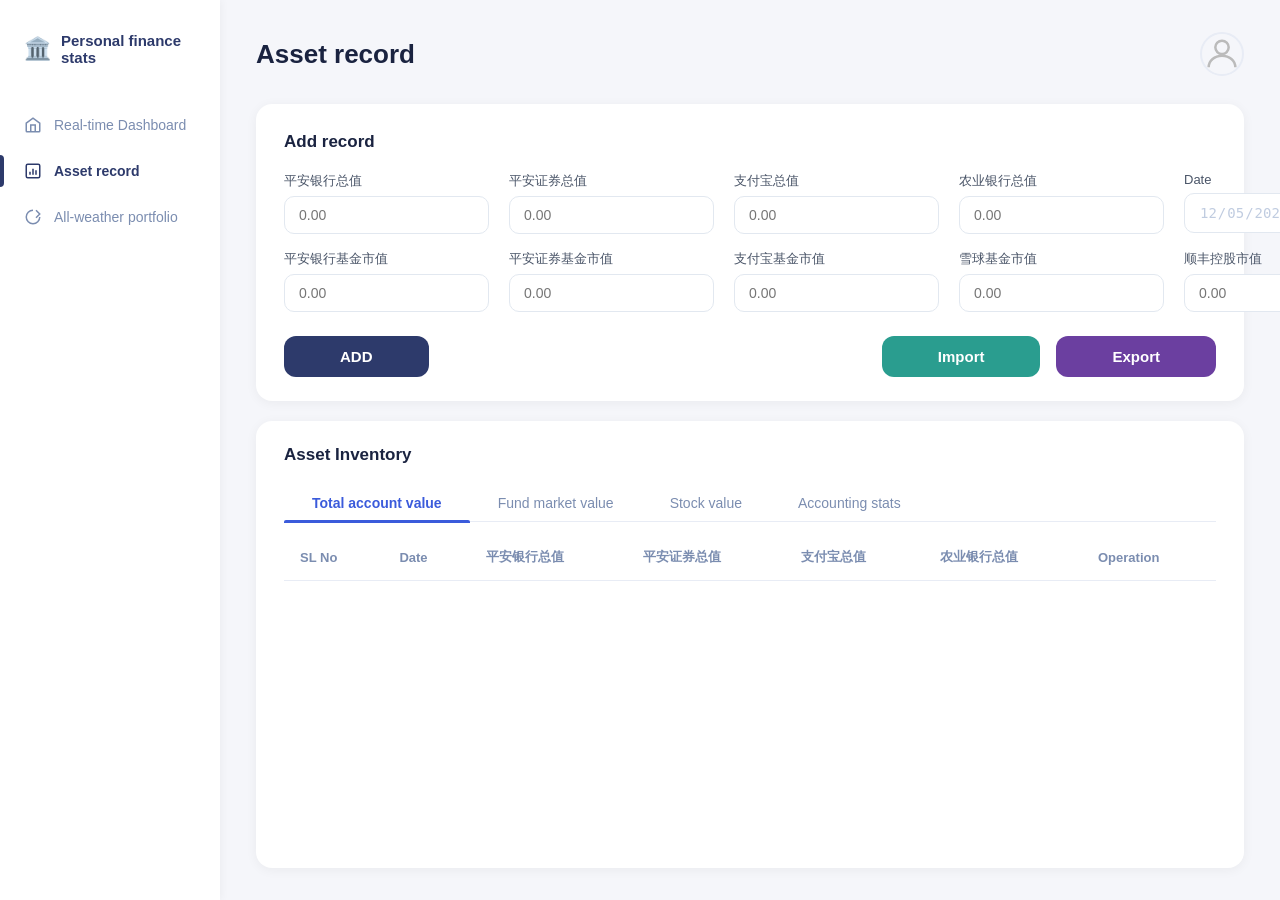
==== Asset-record.html @ 887fc135 "feat: Fund market value和Stock value分页完成" ====
<!DOCTYPE html>
<html lang="en">

<head>
  <meta charset="UTF-8" />
  <meta name="viewport" content="width=device-width, initial-scale=1.0" />
  <title>Asset Record - Personal Finance Stats</title>
  <style>
    * {
      margin: 0;
      padding: 0;
      box-sizing: border-box;
    }

    body {
      font-family: 'Segoe UI', sans-serif;
      background: #f5f6fa;
      display: flex;
      height: 100vh;
      overflow: hidden;
    }

    /* ── 侧边栏 ── */
    .sidebar {
      width: 220px;
      min-width: 220px;
      background: #fff;
      display: flex;
      flex-direction: column;
      padding: 32px 0;
      box-shadow: 2px 0 8px rgba(0, 0, 0, 0.04);
    }

    .sidebar-logo {
      display: flex;
      align-items: center;
      gap: 10px;
      padding: 0 24px 36px;
      font-size: 15px;
      font-weight: 700;
      color: #2d3a6b;
    }

    .sidebar-logo span.icon {
      font-size: 22px;
    }

    .nav-item {
      display: flex;
      align-items: center;
      gap: 12px;
      padding: 14px 24px;
      font-size: 14px;
      color: #7b8db0;
      cursor: pointer;
      position: relative;
      transition: color 0.2s;
    }

    .nav-item:hover {
      color: #2d3a6b;
    }

    .nav-item.active {
      color: #2d3a6b;
      font-weight: 600;
    }

    .nav-item.active::before {
      content: '';
      position: absolute;
      left: 0;
      top: 50%;
      transform: translateY(-50%);
      width: 4px;
      height: 32px;
      background: #2d3a6b;
      border-radius: 0 4px 4px 0;
    }

    .nav-item svg {
      width: 18px;
      height: 18px;
      flex-shrink: 0;
    }

    /* ── 主内容 ── */
    .main {
      flex: 1;
      display: flex;
      flex-direction: column;
      padding: 32px 36px;
      overflow: hidden;
      /* 整体不滚动，让 inventory 卡片撑满 */
    }

    .topbar {
      display: flex;
      justify-content: space-between;
      align-items: center;
      margin-bottom: 28px;
      flex-shrink: 0;
    }

    .topbar h1 {
      font-size: 26px;
      font-weight: 700;
      color: #1a2340;
    }

    .avatar-wrapper {
      position: relative;
      width: 44px;
      height: 44px;
      cursor: pointer;
      flex-shrink: 0;
    }

    .avatar-wrapper img,
    .avatar-wrapper svg {
      width: 44px;
      height: 44px;
      border-radius: 50%;
      border: 2px solid #e8ecf5;
      object-fit: cover;
      display: block;
    }

    #avatarInput {
      display: none;
    }

    /* ── Add Record 卡片 ── */
    .section-title {
      font-size: 17px;
      font-weight: 700;
      color: #1a2340;
      margin-bottom: 20px;
    }

    .add-record-card {
      background: #fff;
      border-radius: 16px;
      padding: 28px 28px 24px;
      box-shadow: 0 2px 12px rgba(0, 0, 0, 0.05);
      margin-bottom: 20px;
      flex-shrink: 0;
    }

    .input-grid {
      display: grid;
      grid-template-columns: repeat(5, 1fr);
      gap: 16px 20px;
      margin-bottom: 24px;
    }

    .input-group {
      display: flex;
      flex-direction: column;
      gap: 6px;
    }

    .input-group label {
      font-size: 13px;
      color: #4a5568;
      font-weight: 500;
    }

    .input-group input,
    .input-group select {
      padding: 10px 14px;
      border: 1.5px solid #e2e8f0;
      border-radius: 10px;
      font-size: 14px;
      color: #c0cce0;
      background: #fff;
      outline: none;
      transition: border-color 0.2s;
    }

    .input-group input:focus,
    .input-group select:focus {
      border-color: #2d3a6b;
      color: #1a2340;
    }

    .select-wrapper {
      position: relative;
    }

    .select-wrapper select {
      width: 100%;
      cursor: pointer;
      color: #4a5568;
      appearance: none;
      -webkit-appearance: none;
    }

    .select-wrapper::after {
      content: '⌄';
      position: absolute;
      right: 14px;
      top: 50%;
      transform: translateY(-50%);
      color: #7b8db0;
      pointer-events: none;
      font-size: 16px;
    }

    /* ── 按钮行：2 拉长 + Import/Export 间距拉开 ── */
    .btn-row {
      display: flex;
      align-items: center;
      gap: 0;
    }

    .btn {
      padding: 12px 56px;
      /* 比之前更宽 */
      border-radius: 12px;
      font-size: 15px;
      font-weight: 600;
      cursor: pointer;
      border: none;
      transition: opacity 0.2s, transform 0.1s;
      white-space: nowrap;
    }

    .btn:hover {
      opacity: 0.88;
      transform: translateY(-1px);
    }

    .btn:active {
      transform: translateY(0);
    }

    .btn-add {
      background: #2d3a6b;
      color: #fff;
    }

    /* Import 靠右，与 Export 之间留间距 */
    .btn-import {
      background: #2a9d8f;
      color: #fff;
      margin-left: auto;
      margin-right: 16px;
      /* Import 与 Export 之间的间距 */
    }

    .btn-export {
      background: #6b3fa0;
      color: #fff;
    }

    /* ── Asset Inventory 卡片：占满剩余高度 ── */
    .inventory-card {
      background: #fff;
      border-radius: 16px;
      padding: 24px 28px;
      box-shadow: 0 2px 12px rgba(0, 0, 0, 0.05);
      flex: 1;
      /* 撑满剩余空间 */
      display: flex;
      flex-direction: column;
      min-height: 0;
    }

    /* Tabs */
    .tabs {
      display: flex;
      border-bottom: 1.5px solid #e8ecf5;
      margin-bottom: 4px;
      flex-shrink: 0;
    }

    .tab {
      padding: 10px 28px;
      font-size: 14px;
      color: #7b8db0;
      cursor: pointer;
      position: relative;
      transition: color 0.2s;
      white-space: nowrap;
    }

    .tab:hover {
      color: #2d3a6b;
    }

    .tab.active {
      color: #3b5bdb;
      font-weight: 600;
    }

    .tab.active::after {
      content: '';
      position: absolute;
      bottom: -1.5px;
      left: 0;
      right: 0;
      height: 2.5px;
      background: #3b5bdb;
      border-radius: 2px 2px 0 0;
    }

    /* Table 容器滚动 */
    .table-wrap {
      overflow-y: auto;
      /* 内容多时表格内部滚动 */
      flex: 1;
      min-height: 0;
      margin-top: 8px;
    }

    table {
      width: 100%;
      border-collapse: collapse;
    }

    /* 3. 表头字体跟随未选中 Tab 的灰色 */
    thead th {
      padding: 14px 16px;
      text-align: left;
      font-size: 13px;
      font-weight: 600;
      color: #7b8db0;
      /* 与未选中 Tab 颜色一致 */
      border-bottom: 1.5px solid #e8ecf5;
      position: sticky;
      top: 0;
      background: #fff;
    }

    thead th:last-child {
      text-align: left;
    }

    tbody tr {
      border-bottom: 1px solid #f0f3fa;
      transition: background 0.15s;
    }

    tbody tr:hover {
      background: #fafbff;
    }

    tbody tr:last-child {
      border-bottom: none;
    }

    tbody td {
      padding: 16px 16px;
      font-size: 14px;
      color: #4a5568;
    }

    tbody td:last-child {
      text-align: left;
    }

    /* 4. Delete 默认灰色，hover 变红 */
    .btn-delete {
      padding: 6px 22px;
      border-radius: 20px;
      font-size: 13px;
      font-weight: 500;
      cursor: pointer;
      background: #fff;
      border: 1.5px solid #cbd5e0;
      color: #a0aec0;
      /* 默认灰色文字 */
      transition: border-color 0.2s, color 0.2s, background 0.2s;
    }

    .btn-delete:hover {
      border-color: #e53e3e;
      color: #e53e3e;
      background: #fff5f5;
    }
  </style>
</head>

<body>

  <!-- 侧边栏 -->
  <aside class="sidebar">
    <div class="sidebar-logo">
      <span class="icon">🏛️</span>
      <span>Personal finance stats</span>
    </div>

    <div class="nav-item">
      <svg viewBox="0 0 24 24" fill="none" stroke="currentColor" stroke-width="2">
        <path d="M3 9.5L12 3l9 6.5V20a1 1 0 01-1 1H4a1 1 0 01-1-1V9.5z" />
        <path d="M9 21V12h6v9" />
      </svg>
      Real-time Dashboard
    </div>

    <div class="nav-item active">
      <svg viewBox="0 0 24 24" fill="none" stroke="currentColor" stroke-width="2">
        <rect x="3" y="3" width="18" height="18" rx="2" />
        <path d="M8 17V13M12 17V9M16 17V11" />
      </svg>
      Asset record
    </div>

    <div class="nav-item">
      <svg viewBox="0 0 24 24" fill="none" stroke="currentColor" stroke-width="2">
        <path d="M12 3C7 3 3 7 3 12s4 9 9 9 9-4 9-9" />
        <path d="M16 3l5 5-5 5" />
      </svg>
      All-weather portfolio
    </div>
  </aside>

  <!-- 主内容 -->
  <main class="main">
    <div class="topbar">
      <h1>Asset record</h1>
      <div class="avatar-wrapper" onclick="document.getElementById('avatarInput').click()">
        <svg viewBox="0 0 24 24" fill="none" stroke="#bbb" stroke-width="1.5" id="avatarDefault">
          <circle cx="12" cy="8" r="4" />
          <path d="M4 20c0-4 3.6-7 8-7s8 3 8 7" />
        </svg>
        <img id="avatarImg" style="display:none" src="" alt="avatar" />
        <input type="file" id="avatarInput" accept="image/*" />
      </div>
    </div>

    <!-- Add Record -->
    <div class="add-record-card">
      <div class="section-title">Add record</div>

      <div class="input-grid">
        <div class="input-group">
          <label>平安银行总值</label>
          <input type="number" placeholder="0.00" />
        </div>
        <div class="input-group">
          <label>平安证券总值</label>
          <input type="number" placeholder="0.00" />
        </div>
        <div class="input-group">
          <label>支付宝总值</label>
          <input type="number" placeholder="0.00" />
        </div>
        <div class="input-group">
          <label>农业银行总值</label>
          <input type="number" placeholder="0.00" />
        </div>
        <div class="input-group">
          <label>Date</label>
          <input type="date" id="inputDate" />
        </div>

        <div class="input-group">
          <label>平安银行基金市值</label>
          <input type="number" placeholder="0.00" />
        </div>
        <div class="input-group">
          <label>平安证券基金市值</label>
          <input type="number" placeholder="0.00" />
        </div>
        <div class="input-group">
          <label>支付宝基金市值</label>
          <input type="number" placeholder="0.00" />
        </div>
        <div class="input-group">
          <label>雪球基金市值</label>
          <input type="number" placeholder="0.00" />
        </div>
        <div class="input-group">
          <label>顺丰控股市值</label>
          <input type="number" placeholder="0.00" />
        </div>
      </div>

      <div class="btn-row">
        <button class="btn btn-add">ADD</button>
        <button class="btn btn-import">Import</button>
        <button class="btn btn-export">Export</button>
      </div>
    </div>

    <!-- Asset Inventory：flex:1 撑满 -->
    <div class="inventory-card">
      <div class="section-title">Asset Inventory</div>

      <div class="tabs">
        <div class="tab active">Total account value</div>
        <div class="tab">Fund market value</div>
        <div class="tab">Stock value</div>
        <div class="tab">Accounting stats</div>
      </div>

      <div class="table-wrap">

        <!-- Tab 1: Total account value -->
        <table id="table-total">
          <thead>
            <tr>
              <th>SL No</th>
              <th>Date</th>
              <th>平安银行总值</th>
              <th>平安证券总值</th>
              <th>支付宝总值</th>
              <th>农业银行总值</th>
              <th>Operation</th>
            </tr>
          </thead>
          <tbody id="recordTableBody">
          </tbody>
        </table>

        <!-- Tab 2: Fund market value -->
        <table id="table-fund" style="display:none">
          <thead>
            <tr>
              <th>SL No</th>
              <th>Date</th>
              <th>平安银行基金市值</th>
              <th>平安证券基金市值</th>
              <th>支付宝基金市值</th>
              <th>雪球基金市值</th>
              <th>Operation</th>
            </tr>
          </thead>
          <tbody id="fundTableBody">
          </tbody>
        </table>

        <!-- Tab 3: Stock value -->
        <table id="table-stock" style="display:none">
          <thead>
            <tr>
              <th>SL No</th>
              <th>Date</th>
              <th>顺丰控股市值</th>
              <th>Operation</th>
            </tr>
          </thead>
          <tbody id="stockTableBody">
          </tbody>
        </table>

      </div>
    </div>
  </main>

  <script>
    // ── 导航 ──
    document.querySelectorAll('.nav-item').forEach(item => {
      item.addEventListener('click', () => {
        const links = {
          'Real-time Dashboard': 'Dashboard.html',
          'Asset record': 'asset-record.html',
          'All-weather portfolio': 'all-weather-portfolio.html'
        };
        const text = item.textContent.trim();
        if (links[text]) window.location.href = links[text];
      });
    });

    // ── 头像 ──
    const savedAvatar = localStorage.getItem('userAvatar');
    if (savedAvatar) {
      document.getElementById('avatarDefault').style.display = 'none';
      const img = document.getElementById('avatarImg');
      img.src = savedAvatar;
      img.style.display = 'block';
    }
    document.getElementById('avatarInput').addEventListener('change', function () {
      const file = this.files[0];
      if (!file) return;
      const reader = new FileReader();
      reader.onload = e => {
        document.getElementById('avatarDefault').style.display = 'none';
        const img = document.getElementById('avatarImg');
        img.src = e.target.result;
        img.style.display = 'block';
        localStorage.setItem('userAvatar', e.target.result);
      };
      reader.readAsDataURL(file);
    });

    // ── 日期默认今天 ──
    const today = new Date().toISOString().split('T')[0];
    document.getElementById('inputDate').value = today;

    // ── Tab 切换 ──
    const tabTables = {
      'Total account value': 'table-total',
      'Fund market value': 'table-fund',
      'Stock value': 'table-stock',
      'Accounting stats': null
    };

    document.querySelectorAll('.tab').forEach(tab => {
      tab.addEventListener('click', () => {
        document.querySelectorAll('.tab').forEach(t => t.classList.remove('active'));
        tab.classList.add('active');

        // 隐藏所有表格
        ['table-total', 'table-fund', 'table-stock'].forEach(id => {
          document.getElementById(id).style.display = 'none';
        });

        // 显示对应表格
        const targetId = tabTables[tab.textContent.trim()];
        if (targetId) document.getElementById(targetId).style.display = 'table';
      });
    });

    // ── 数据 ──
    let records = JSON.parse(localStorage.getItem('assetRecords') || '[]');

    function bindDelete(tbodyId) {
      document.querySelectorAll(`#${tbodyId} .btn-delete`).forEach(btn => {
        btn.addEventListener('click', () => {
          const idx = parseInt(btn.getAttribute('data-index'));
          const row = btn.closest('tr');
          row.style.transition = 'opacity 0.3s';
          row.style.opacity = '0';
          setTimeout(() => {
            records.splice(idx, 1);
            localStorage.setItem('assetRecords', JSON.stringify(records));
            renderAll();
          }, 300);
        });
      });
    }

    function renderAll() {
      // Total account value
      const tbody = document.getElementById('recordTableBody');
      tbody.innerHTML = '';
      records.forEach((r, i) => {
        const tr = document.createElement('tr');
        tr.innerHTML = `
        <td>${String(i + 1).padStart(2, '0')}.</td>
        <td>${r.date}</td>
        <td>${r.pinganBank}</td>
        <td>${r.pinganSec}</td>
        <td>${r.alipay}</td>
        <td>${r.agriBank}</td>
        <td><button class="btn-delete" data-index="${i}">Delete</button></td>
      `;
        tbody.appendChild(tr);
      });
      bindDelete('recordTableBody');

      // Fund market value
      const fundBody = document.getElementById('fundTableBody');
      fundBody.innerHTML = '';
      records.forEach((r, i) => {
        const tr = document.createElement('tr');
        tr.innerHTML = `
        <td>${String(i + 1).padStart(2, '0')}.</td>
        <td>${r.date}</td>
        <td>${r.pinganBankFund}</td>
        <td>${r.pinganSecFund}</td>
        <td>${r.alipayFund}</td>
        <td>${r.xueqiuFund}</td>
        <td><button class="btn-delete" data-index="${i}">Delete</button></td>
      `;
        fundBody.appendChild(tr);
      });
      bindDelete('fundTableBody');

      // Stock value
      const stockBody = document.getElementById('stockTableBody');
      stockBody.innerHTML = '';
      records.forEach((r, i) => {
        const tr = document.createElement('tr');
        tr.innerHTML = `
        <td>${String(i + 1).padStart(2, '0')}.</td>
        <td>${r.date}</td>
        <td>${r.sfStock}</td>
        <td><button class="btn-delete" data-index="${i}">Delete</button></td>
      `;
        stockBody.appendChild(tr);
      });
      bindDelete('stockTableBody');
    }

    renderAll();

    // ── ADD 按钮 ──
    document.querySelector('.btn-add').addEventListener('click', () => {
      const date = document.getElementById('inputDate').value;
      const inputs = document.querySelectorAll('.input-grid input[type="number"]');
      const pinganBank = inputs[0].value || '0';
      const pinganSec = inputs[1].value || '0';
      const alipay = inputs[2].value || '0';
      const agriBank = inputs[3].value || '0';
      const pinganBankFund = inputs[4].value || '0';
      const pinganSecFund = inputs[5].value || '0';
      const alipayFund = inputs[6].value || '0';
      const xueqiuFund = inputs[7].value || '0';
      const sfStock = inputs[8].value || '0';

      if (!date) { alert('请选择日期！'); return; }

      records.push({
        date, pinganBank, pinganSec, alipay, agriBank,
        pinganBankFund, pinganSecFund, alipayFund, xueqiuFund, sfStock
      });
      localStorage.setItem('assetRecords', JSON.stringify(records));

      inputs.forEach(inp => inp.value = '');
      document.getElementById('inputDate').value = today;

      renderAll();
    });
  </script>
</body>

</html>
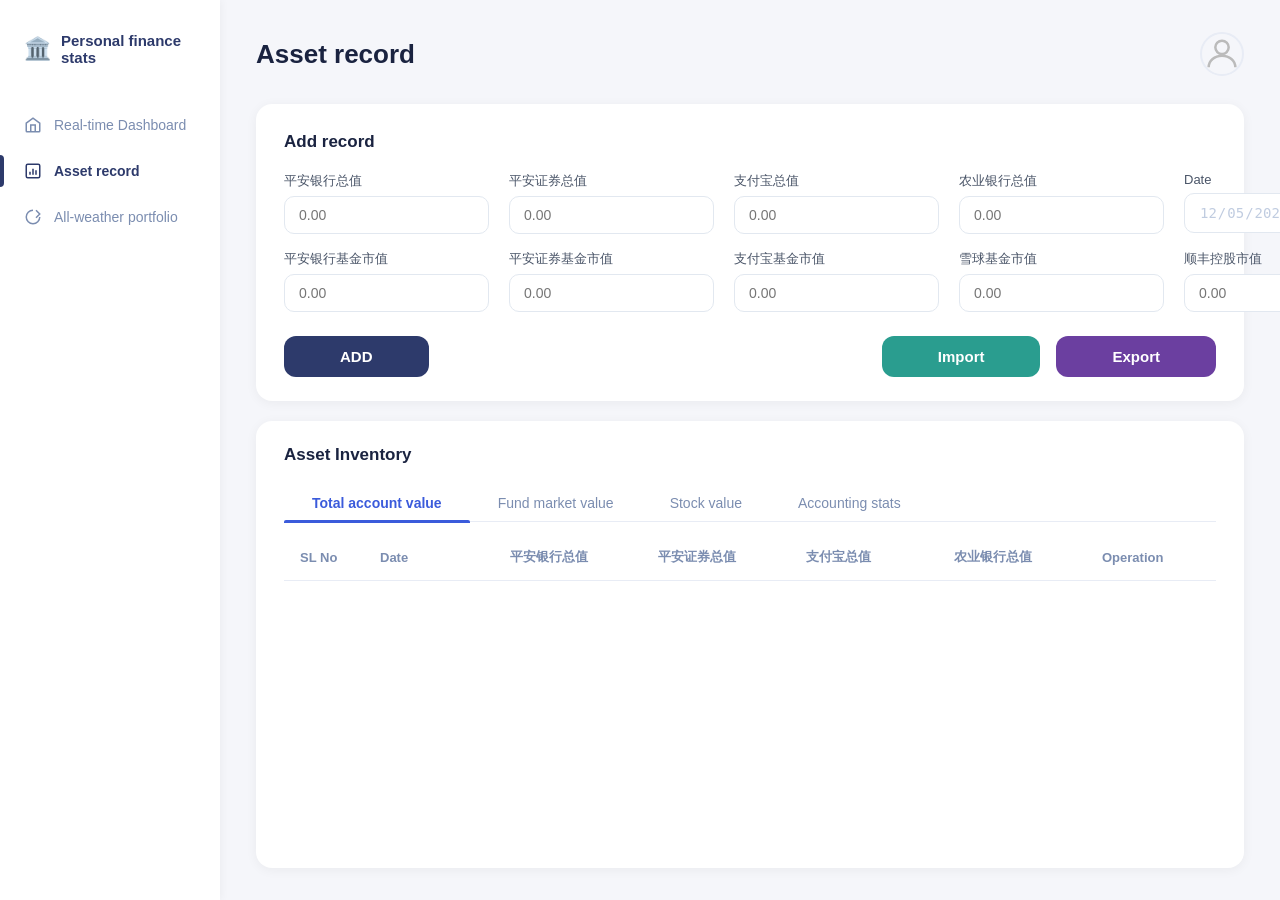
==== commit 533c72e5: "fix: 总资产改为Total Assets+固定列宽对齐Operation" ====
--- a/Asset-record.html
+++ b/Asset-record.html
@@ -317,6 +317,22 @@
     table {
       width: 100%;
       border-collapse: collapse;
+      table-layout: fixed;
+    }
+
+    thead th:nth-child(1),
+    tbody td:nth-child(1) {
+      width: 80px;
+    }
+
+    thead th:nth-child(2),
+    tbody td:nth-child(2) {
+      width: 130px;
+    }
+
+    thead th:last-child,
+    tbody td:last-child {
+      width: 130px;
     }
 
     /* 3. 表头字体跟随未选中 Tab 的灰色 */
@@ -545,6 +561,22 @@
           <tbody id="stockTableBody">
           </tbody>
         </table>
+        <!-- Tab 4: Accounting stats -->
+        <table id="table-accounting" style="display:none">
+          <thead>
+            <tr>
+              <th>SL No</th>
+              <th>Date</th>
+              <th>Cash Flow</th>
+              <th>Fund</th>
+              <th>Stock</th>
+              <th>Total Assets</th>
+              <th>Operation</th>
+            </tr>
+          </thead>
+          <tbody id="accountingTableBody">
+          </tbody>
+        </table>
 
       </div>
     </div>
@@ -595,7 +627,7 @@
       'Total account value': 'table-total',
       'Fund market value': 'table-fund',
       'Stock value': 'table-stock',
-      'Accounting stats': null
+      'Accounting stats': 'table-accounting'
     };
 
     document.querySelectorAll('.tab').forEach(tab => {
@@ -604,7 +636,7 @@
         tab.classList.add('active');
 
         // 隐藏所有表格
-        ['table-total', 'table-fund', 'table-stock'].forEach(id => {
+        ['table-total', 'table-fund', 'table-stock', 'table-accounting'].forEach(id => {
           document.getElementById(id).style.display = 'none';
         });
 
@@ -684,6 +716,39 @@
         stockBody.appendChild(tr);
       });
       bindDelete('stockTableBody');
+
+      // Accounting stats
+      const accountingBody = document.getElementById('accountingTableBody');
+      accountingBody.innerHTML = '';
+      records.forEach((r, i) => {
+        const pb = parseFloat(r.pinganBank) || 0;
+        const ps = parseFloat(r.pinganSec) || 0;
+        const ali = parseFloat(r.alipay) || 0;
+        const agri = parseFloat(r.agriBank) || 0;
+        const pbf = parseFloat(r.pinganBankFund) || 0;
+        const psf = parseFloat(r.pinganSecFund) || 0;
+        const alif = parseFloat(r.alipayFund) || 0;
+        const sf = parseFloat(r.sfStock) || 0;
+
+        const cashFlow = (pb - pbf) + (ps - psf - sf) + (ali - alif) + agri;
+        const xqf = parseFloat(r.xueqiuFund) || 0;
+        const fund = pbf + psf + alif + xqf;
+        const stock = sf;
+        const total = cashFlow + fund + stock;
+
+        const tr = document.createElement('tr');
+        tr.innerHTML = `
+    <td>${String(i + 1).padStart(2, '0')}.</td>
+    <td>${r.date}</td>
+    <td>${cashFlow.toFixed(2)}</td>
+    <td>${fund.toFixed(2)}</td>
+    <td>${stock.toFixed(2)}</td>
+    <td>${total.toFixed(2)}</td>
+    <td><button class="btn-delete" data-index="${i}">Delete</button></td>
+  `;
+        accountingBody.appendChild(tr);
+      });
+      bindDelete('accountingTableBody');
     }
 
     renderAll();
